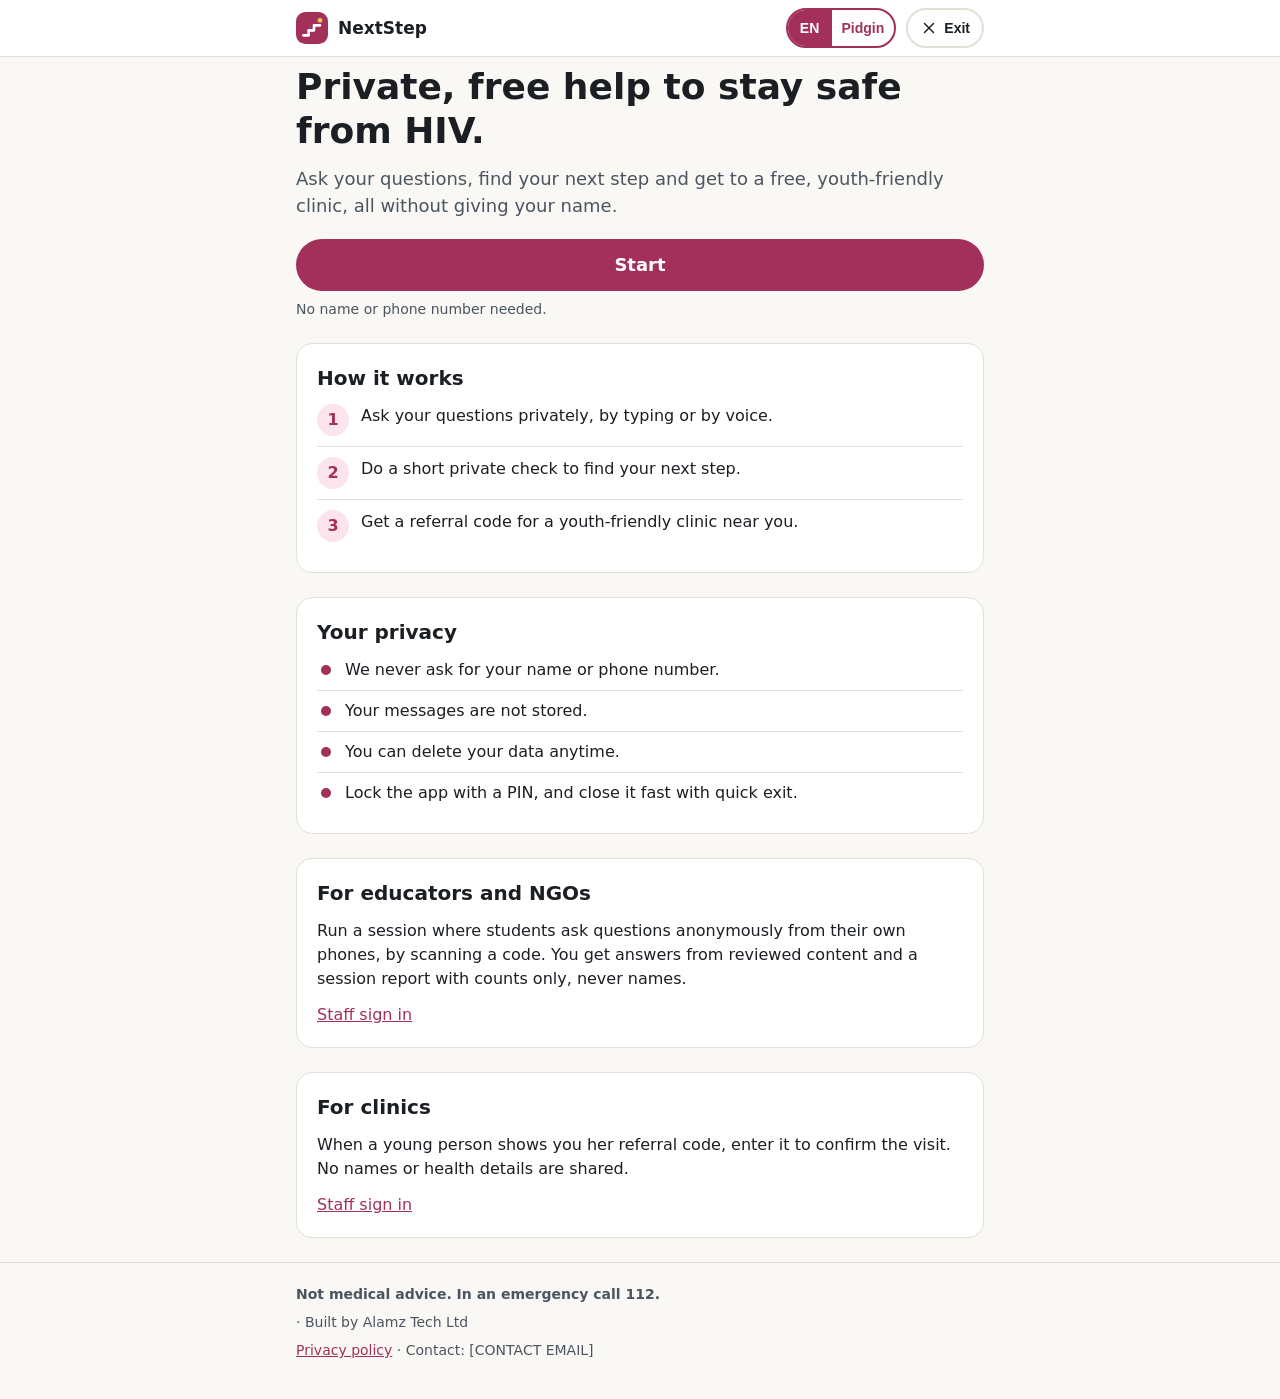
==== app/static/landing/index.html @ ec9b7ee2 "Add public landing page at / (static HTML, 33 KB) with /staff, /join/CODE and /privacy - One-page la" ====
<!doctype html>
<html lang="en">
<head>
<meta charset="utf-8">
<meta name="viewport" content="width=device-width, initial-scale=1">
<title>NextStep</title>
<meta name="description" content="NextStep">
<meta name="robots" content="noindex">
<link rel="icon" href="/static/shared/logo.svg" type="image/svg+xml">
<style>
@font-face{font-family:'Atkinson Hyperlegible';font-weight:400;font-display:swap;src:url(/static/fonts/AtkinsonHyperlegible-400.woff2) format('woff2')}
@font-face{font-family:'Atkinson Hyperlegible';font-weight:700;font-display:swap;src:url(/static/fonts/AtkinsonHyperlegible-700.woff2) format('woff2')}
:root{--bg:#FAF8F4;--surface:#FFFFFF;--text:#1B1F23;--text2:#4A5560;--line:#E3DFD7;--berry:#A3305A;--on-berry:#FFFFFF;--tint:#FBE4EC;--demo:#F6C453;--on-demo:#1B1F23;color-scheme:light}
@media (prefers-color-scheme:dark){:root{--bg:#0E1517;--surface:#172225;--text:#EEF2F1;--text2:#A9B7B5;--line:#2A3A3E;--berry:#E58AAE;--on-berry:#0E1517;--tint:#4B1528;color-scheme:dark}}
*{box-sizing:border-box}
body{margin:0;background:var(--bg);color:var(--text);font:16px/24px 'Atkinson Hyperlegible',system-ui,sans-serif}
a{color:var(--berry)}
a:focus-visible,button:focus-visible{outline:3px solid var(--demo);outline-offset:2px}
.demo{background:var(--demo);color:var(--on-demo);font-size:13px;line-height:18px;font-weight:700;text-align:center;padding:4px 16px}
header{background:var(--surface);border-bottom:1px solid var(--line)}
.bar,.wrap{max-width:720px;margin:0 auto;padding:0 16px}
.bar{display:flex;align-items:center;gap:10px;min-height:56px}
.brand{display:flex;align-items:center;gap:10px;font-size:17px;font-weight:700;color:var(--text);text-decoration:none;flex:1;min-width:0}
.lang{display:flex;border:2px solid var(--berry);border-radius:999px;overflow:hidden}
.lang button{min-height:36px;min-width:44px;padding:0 10px;border:0;background:transparent;color:var(--berry);font:700 14px 'Atkinson Hyperlegible',sans-serif;cursor:pointer}
.lang button[aria-pressed=true]{background:var(--berry);color:var(--on-berry)}
.exit{min-height:40px;min-width:44px;padding:0 12px;border:2px solid var(--line);border-radius:999px;background:var(--surface);color:var(--text);font:700 14px 'Atkinson Hyperlegible',sans-serif;cursor:pointer;display:inline-flex;align-items:center;gap:6px}
main{padding:24px 0 8px}
section{margin:0 0 24px}
.panel{background:var(--surface);border:1px solid var(--line);border-radius:16px;padding:20px}
h1{font-size:28px;line-height:34px;margin:8px 0 12px}
h2{font-size:20px;line-height:28px;margin:0 0 12px}
p{margin:0 0 12px}
.lead{font-size:18px;line-height:27px;color:var(--text2)}
.start{display:flex;align-items:center;justify-content:center;min-height:52px;border-radius:999px;background:var(--berry);color:var(--on-berry);font-size:18px;font-weight:700;text-decoration:none;margin:20px 0 8px}
.small{font-size:14px;line-height:20px;color:var(--text2);margin:0}
ol,ul{margin:0;padding:0;list-style:none}
.steps li{display:flex;gap:12px;align-items:flex-start;padding:10px 0;border-top:1px solid var(--line)}
.steps li:first-child{border-top:0;padding-top:0}
.num{flex:0 0 32px;height:32px;border-radius:50%;background:var(--tint);color:var(--berry);font-weight:700;display:flex;align-items:center;justify-content:center}
.priv li{padding:8px 0 8px 28px;position:relative;border-top:1px solid var(--line)}
.priv li:first-child{border-top:0;padding-top:0}
.priv li:before{content:"";position:absolute;left:4px;top:15px;width:10px;height:10px;border-radius:50%;background:var(--berry)}
.priv li:first-child:before{top:7px}
footer{border-top:1px solid var(--line);padding:20px 0 32px;font-size:14px;line-height:22px;color:var(--text2)}
footer p{margin:0 0 6px}
.draft{display:none;font-size:13px;color:var(--text2)}
html[lang=pcm] .draft{display:block}
@media (min-width:720px){h1{font-size:36px;line-height:44px}main{padding-top:40px}}
</style>
</head>
<body>
<!--DEMO_BAR-->
<header>
  <div class="bar">
    <a class="brand" href="/">
      <svg width="32" height="32" viewBox="0 0 48 48" aria-hidden="true"><rect width="48" height="48" rx="14" fill="#A3305A"/><path d="M11 35h8v-7.5h8V20h9" fill="none" stroke="#FFFFFF" stroke-width="4" stroke-linecap="round" stroke-linejoin="round"/><circle cx="36" cy="12.5" r="3.6" fill="#F6C453"/></svg>
      NextStep
    </a>
    <div class="lang" role="group" aria-label="Language">
      <button type="button" data-lang="en" aria-pressed="true">EN</button>
      <button type="button" data-lang="pcm" aria-pressed="false">Pidgin</button>
    </div>
    <button type="button" class="exit" id="exit" aria-label="Quick exit">
      <svg width="18" height="18" viewBox="0 0 24 24" fill="none" stroke="currentColor" stroke-width="2" stroke-linecap="round" stroke-linejoin="round" aria-hidden="true"><path d="M6 6l12 12 M18 6L6 18"/></svg><span data-t="exit">Exit</span>
    </button>
  </div>
</header>

<main class="wrap">
  <section aria-labelledby="h-hero">
    <h1 id="h-hero" data-t="h1">Private, free help to stay safe from HIV.</h1>
    <p class="lead" data-t="lead">Ask your questions, find your next step and get to a free, youth-friendly clinic, all without giving your name.</p>
    <a class="start" href="/app/" data-t="start">Start</a>
    <p class="small" data-t="noname">No name or phone number needed.</p>
  </section>

  <section class="panel" aria-labelledby="h-how">
    <h2 id="h-how" data-t="how">How it works</h2>
    <ol class="steps">
      <li><span class="num" aria-hidden="true">1</span><span data-t="s1">Ask your questions privately, by typing or by voice.</span></li>
      <li><span class="num" aria-hidden="true">2</span><span data-t="s2">Do a short private check to find your next step.</span></li>
      <li><span class="num" aria-hidden="true">3</span><span data-t="s3">Get a referral code for a youth-friendly clinic near you.</span></li>
    </ol>
  </section>

  <section class="panel" aria-labelledby="h-priv">
    <h2 id="h-priv" data-t="priv">Your privacy</h2>
    <ul class="priv">
      <li data-t="p1">We never ask for your name or phone number.</li>
      <li data-t="p2">Your messages are not stored.</li>
      <li data-t="p3">You can delete your data anytime.</li>
      <li data-t="p4">Lock the app with a PIN, and close it fast with quick exit.</li>
    </ul>
  </section>

  <section class="panel" aria-labelledby="h-edu">
    <h2 id="h-edu" data-t="edu">For educators and NGOs</h2>
    <p data-t="edu1">Run a session where students ask questions anonymously from their own phones, by scanning a code. You get answers from reviewed content and a session report with counts only, never names.</p>
    <a href="/staff" data-t="staff">Staff sign in</a>
  </section>

  <section class="panel" aria-labelledby="h-clin">
    <h2 id="h-clin" data-t="clin">For clinics</h2>
    <p data-t="clin1">When a young person shows you her referral code, enter it to confirm the visit. No names or health details are shared.</p>
    <a href="/staff" data-t="staff">Staff sign in</a>
  </section>
</main>

<footer>
  <div class="wrap">
    <p><strong data-t="f1">Not medical advice. In an emergency call 112.</strong></p>
    <p><!--REPO_LINK--> · <span data-t="f2">Built by Alamz Tech Ltd</span></p>
    <p><a href="/privacy" data-t="f3">Privacy policy</a> · <span data-t="f4">Contact:</span> [CONTACT EMAIL]</p>
    <p class="draft">Pidgin text is a draft for review.</p>
  </div>
</footer>

<script>
(function () {
  var pcm = {
    exit: "Comot", h1: "Free help wey private, to stay safe from HIV.",
    lead: "Ask your question, find your next step and reach free clinic wey like young people, without giving your name.",
    start: "Start", noname: "You no need give name or phone number.",
    how: "How e dey work", s1: "Ask your question for private, by typing or by voice.",
    s2: "Do short private check to find your next step.", s3: "Get referral code for clinic wey near you and like young people.",
    priv: "Your privacy", p1: "We no go ever ask your name or phone number.", p2: "We no dey keep your messages.",
    p3: "You fit delete your data anytime.", p4: "Lock the app with PIN, and close am quick with quick exit.",
    edu: "For teachers and NGOs",
    edu1: "Run session wey students go ask question without name from their own phone, by scanning code. You go get answers from content wey dem don check, and session report wey get only numbers, no names.",
    staff: "Staff sign in", clin: "For clinics",
    clin1: "When young person show you her referral code, enter am to confirm say she come. Nobody go share name or health details.",
    f1: "This no be medical advice. If emergency dey, call 112.", f2: "Na Alamz Tech Ltd build am",
    f3: "Privacy policy", f4: "Contact:", repo: "Open source"
  };
  var en = {};
  var nodes = document.querySelectorAll("[data-t]");
  for (var i = 0; i < nodes.length; i++) en[nodes[i].getAttribute("data-t")] = nodes[i].textContent;

  function setLang(l) {
    var map = l === "pcm" ? pcm : en;
    for (var i = 0; i < nodes.length; i++) {
      var k = nodes[i].getAttribute("data-t");
      if (map[k]) nodes[i].textContent = map[k];
    }
    document.documentElement.lang = l === "pcm" ? "pcm" : "en";
    var b = document.querySelectorAll(".lang button");
    for (var j = 0; j < b.length; j++) b[j].setAttribute("aria-pressed", String(b[j].getAttribute("data-lang") === l));
    try { localStorage.setItem("ns-lang", l); } catch (e) {}
  }
  var lb = document.querySelectorAll(".lang button");
  for (var k = 0; k < lb.length; k++) lb[k].addEventListener("click", function () { setLang(this.getAttribute("data-lang")); });
  try { if (localStorage.getItem("ns-lang") === "pcm") setLang("pcm"); } catch (e) {}

  // Quick exit: replace this page (so Back does not return here) with a neutral site.
  document.getElementById("exit").addEventListener("click", function () {
    try { sessionStorage.clear(); } catch (e) {}
    window.location.replace("https://www.google.com/search?q=weather+today");
  });
})();
</script>
</body>
</html>
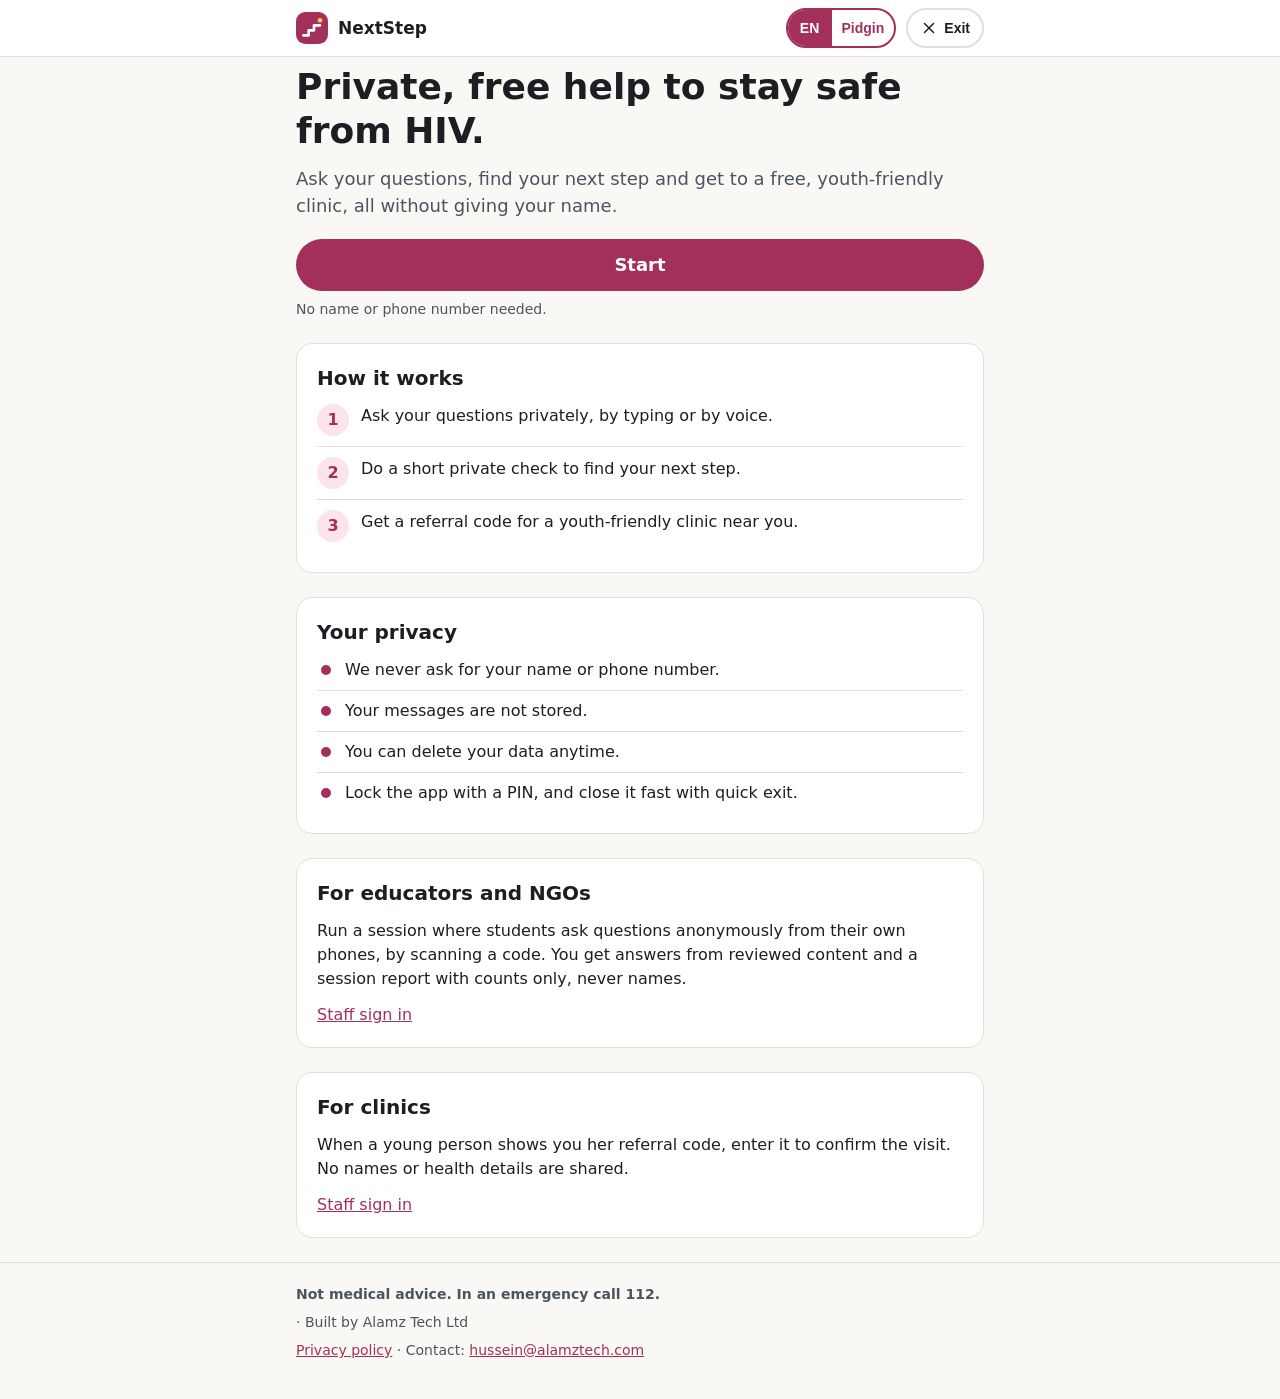
==== commit 0526e3b2: "Landing page: contact email hussein@alamztech.com Co-Authored-By: Claude Opus 5.5 <noreply@anthropic" ====
--- a/app/static/landing/index.html
+++ b/app/static/landing/index.html
@@ -111,7 +111,7 @@
   <div class="wrap">
     <p><strong data-t="f1">Not medical advice. In an emergency call 112.</strong></p>
     <p><!--REPO_LINK--> · <span data-t="f2">Built by Alamz Tech Ltd</span></p>
-    <p><a href="/privacy" data-t="f3">Privacy policy</a> · <span data-t="f4">Contact:</span> [CONTACT EMAIL]</p>
+    <p><a href="/privacy" data-t="f3">Privacy policy</a> · <span data-t="f4">Contact:</span> <a href="mailto:hussein@alamztech.com">hussein@alamztech.com</a></p>
     <p class="draft">Pidgin text is a draft for review.</p>
   </div>
 </footer>
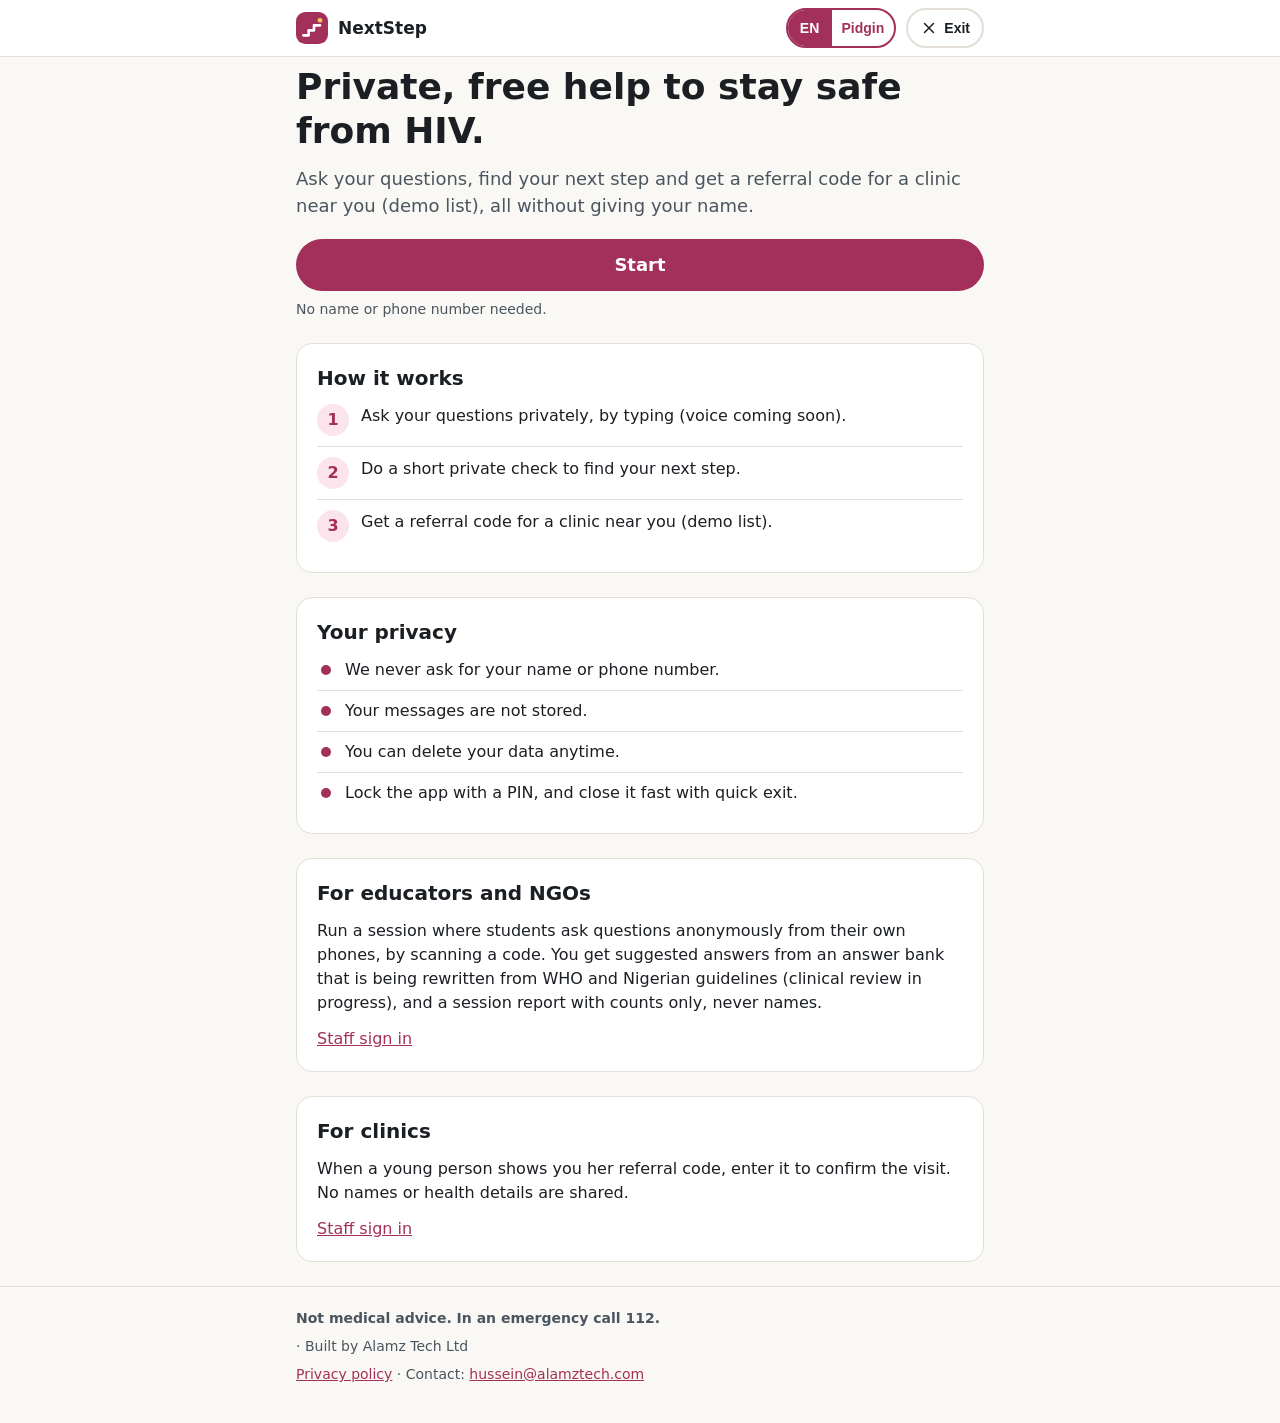
==== commit 471cfaae: "Make every claim strictly true (step 1) - Landing: voice 'coming soon'; clinic 'near you (demo list)" ====
--- a/app/static/landing/index.html
+++ b/app/static/landing/index.html
@@ -34,6 +34,8 @@
 .lead{font-size:18px;line-height:27px;color:var(--text2)}
 .start{display:flex;align-items:center;justify-content:center;min-height:52px;border-radius:999px;background:var(--berry);color:var(--on-berry);font-size:18px;font-weight:700;text-decoration:none;margin:20px 0 8px}
 .small{font-size:14px;line-height:20px;color:var(--text2);margin:0}
+.get{display:flex;align-items:center;justify-content:center;gap:8px;min-height:48px;border-radius:999px;border:2px solid var(--berry);color:var(--berry);font-size:16px;font-weight:700;text-decoration:none;margin:16px 0 8px}
+.android[hidden]{display:none}
 ol,ul{margin:0;padding:0;list-style:none}
 .steps li{display:flex;gap:12px;align-items:flex-start;padding:10px 0;border-top:1px solid var(--line)}
 .steps li:first-child{border-top:0;padding-top:0}
@@ -70,17 +72,21 @@
 <main class="wrap">
   <section aria-labelledby="h-hero">
     <h1 id="h-hero" data-t="h1">Private, free help to stay safe from HIV.</h1>
-    <p class="lead" data-t="lead">Ask your questions, find your next step and get to a free, youth-friendly clinic, all without giving your name.</p>
+    <p class="lead" data-t="lead">Ask your questions, find your next step and get a referral code for a clinic near you (demo list), all without giving your name.</p>
     <a class="start" href="/app/" data-t="start">Start</a>
     <p class="small" data-t="noname">No name or phone number needed.</p>
+    <div class="android" id="android" hidden>
+      <a class="get" href="/download/nextstep.apk" download><svg width="18" height="18" viewBox="0 0 24 24" fill="none" stroke="currentColor" stroke-width="2" stroke-linecap="round" stroke-linejoin="round" aria-hidden="true"><path d="M12 4v11 M7 10l5 5 5-5 M5 20h14"/></svg><span data-t="apk">Get the Android app</span></a>
+      <p class="small"><span data-t="apksize">Free, about 19 MB.</span> <a href="/download/nextstep-32bit.apk" download data-t="apk32">Older phone? Use this version (17 MB).</a></p>
+    </div>
   </section>
 
   <section class="panel" aria-labelledby="h-how">
     <h2 id="h-how" data-t="how">How it works</h2>
     <ol class="steps">
-      <li><span class="num" aria-hidden="true">1</span><span data-t="s1">Ask your questions privately, by typing or by voice.</span></li>
+      <li><span class="num" aria-hidden="true">1</span><span data-t="s1">Ask your questions privately, by typing (voice coming soon).</span></li>
       <li><span class="num" aria-hidden="true">2</span><span data-t="s2">Do a short private check to find your next step.</span></li>
-      <li><span class="num" aria-hidden="true">3</span><span data-t="s3">Get a referral code for a youth-friendly clinic near you.</span></li>
+      <li><span class="num" aria-hidden="true">3</span><span data-t="s3">Get a referral code for a clinic near you (demo list).</span></li>
     </ol>
   </section>
 
@@ -96,7 +102,7 @@
 
   <section class="panel" aria-labelledby="h-edu">
     <h2 id="h-edu" data-t="edu">For educators and NGOs</h2>
-    <p data-t="edu1">Run a session where students ask questions anonymously from their own phones, by scanning a code. You get answers from reviewed content and a session report with counts only, never names.</p>
+    <p data-t="edu1">Run a session where students ask questions anonymously from their own phones, by scanning a code. You get suggested answers from an answer bank that is being rewritten from WHO and Nigerian guidelines (clinical review in progress), and a session report with counts only, never names.</p>
     <a href="/staff" data-t="staff">Staff sign in</a>
   </section>
 
@@ -120,14 +126,15 @@
 (function () {
   var pcm = {
     exit: "Comot", h1: "Free help wey private, to stay safe from HIV.",
-    lead: "Ask your question, find your next step and reach free clinic wey like young people, without giving your name.",
+    lead: "Ask your question, find your next step and get referral code for clinic wey near you (demo list), without giving your name.",
     start: "Start", noname: "You no need give name or phone number.",
-    how: "How e dey work", s1: "Ask your question for private, by typing or by voice.",
-    s2: "Do short private check to find your next step.", s3: "Get referral code for clinic wey near you and like young people.",
+    apk: "Get the Android app", apksize: "E free, like 19 MB.", apk32: "Old phone? Use this one (17 MB).",
+    how: "How e dey work", s1: "Ask your question for private, by typing (voice dey come soon).",
+    s2: "Do short private check to find your next step.", s3: "Get referral code for clinic wey near you (demo list).",
     priv: "Your privacy", p1: "We no go ever ask your name or phone number.", p2: "We no dey keep your messages.",
     p3: "You fit delete your data anytime.", p4: "Lock the app with PIN, and close am quick with quick exit.",
     edu: "For teachers and NGOs",
-    edu1: "Run session wey students go ask question without name from their own phone, by scanning code. You go get answers from content wey dem don check, and session report wey get only numbers, no names.",
+    edu1: "Run session wey students go ask question without name from their own phone, by scanning code. You go get suggested answers from answer bank wey we dey rewrite from WHO and Nigeria guidelines (health workers never finish to check am), and session report wey get only numbers, no names.",
     staff: "Staff sign in", clin: "For clinics",
     clin1: "When young person show you her referral code, enter am to confirm say she come. Nobody go share name or health details.",
     f1: "This no be medical advice. If emergency dey, call 112.", f2: "Na Alamz Tech Ltd build am",
@@ -152,6 +159,9 @@
   for (var k = 0; k < lb.length; k++) lb[k].addEventListener("click", function () { setLang(this.getAttribute("data-lang")); });
   try { if (localStorage.getItem("ns-lang") === "pcm") setLang("pcm"); } catch (e) {}
 
+  // Android phones also get a direct download of the app.
+  if (/Android/i.test(navigator.userAgent)) document.getElementById("android").hidden = false;
+
   // Quick exit: replace this page (so Back does not return here) with a neutral site.
   document.getElementById("exit").addEventListener("click", function () {
     try { sessionStorage.clear(); } catch (e) {}
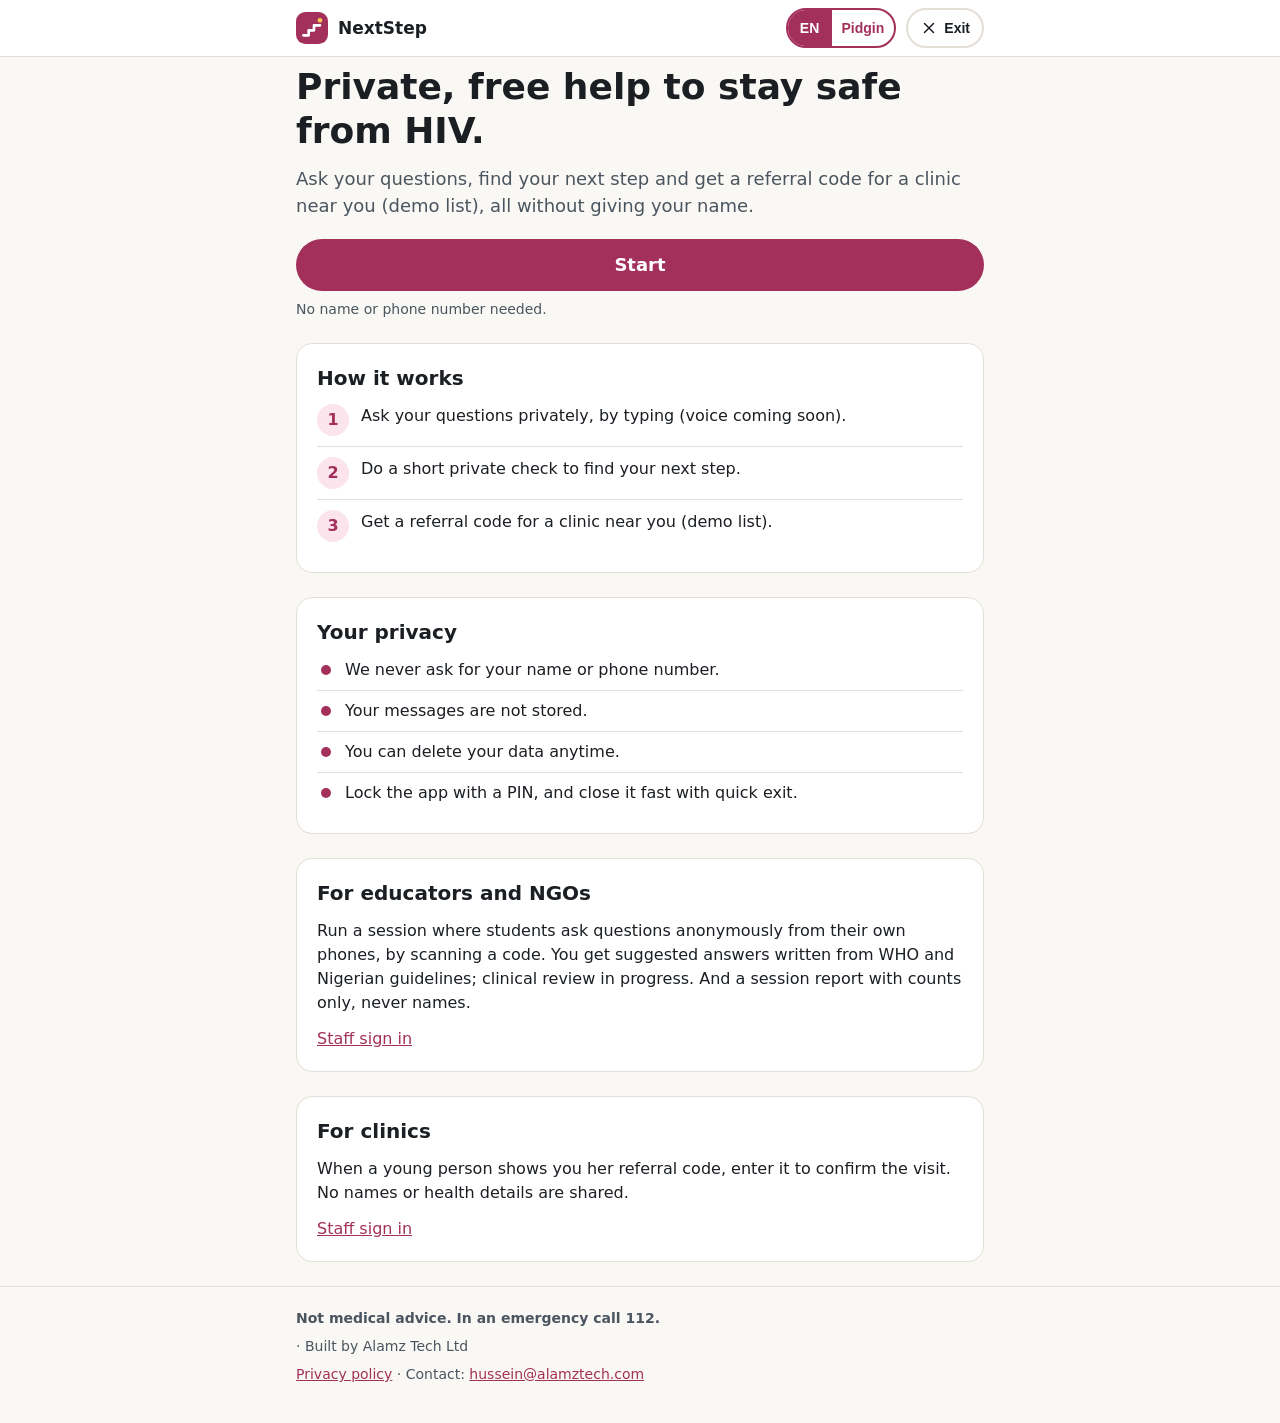
==== commit 50c78d7d: "Cited KB content from WHO and Nigerian guidelines; drop unsourced 20-minute claim - 8 chunks x en/pc" ====
--- a/app/static/landing/index.html
+++ b/app/static/landing/index.html
@@ -102,7 +102,7 @@
 
   <section class="panel" aria-labelledby="h-edu">
     <h2 id="h-edu" data-t="edu">For educators and NGOs</h2>
-    <p data-t="edu1">Run a session where students ask questions anonymously from their own phones, by scanning a code. You get suggested answers from an answer bank that is being rewritten from WHO and Nigerian guidelines (clinical review in progress), and a session report with counts only, never names.</p>
+    <p data-t="edu1">Run a session where students ask questions anonymously from their own phones, by scanning a code. You get suggested answers written from WHO and Nigerian guidelines; clinical review in progress. And a session report with counts only, never names.</p>
     <a href="/staff" data-t="staff">Staff sign in</a>
   </section>
 
@@ -134,7 +134,7 @@
     priv: "Your privacy", p1: "We no go ever ask your name or phone number.", p2: "We no dey keep your messages.",
     p3: "You fit delete your data anytime.", p4: "Lock the app with PIN, and close am quick with quick exit.",
     edu: "For teachers and NGOs",
-    edu1: "Run session wey students go ask question without name from their own phone, by scanning code. You go get suggested answers from answer bank wey we dey rewrite from WHO and Nigeria guidelines (health workers never finish to check am), and session report wey get only numbers, no names.",
+    edu1: "Run session wey students go ask question without name from their own phone, by scanning code. You go get suggested answers wey we write from WHO and Nigeria guidelines; health workers still dey check dem. And session report wey get only numbers, no names.",
     staff: "Staff sign in", clin: "For clinics",
     clin1: "When young person show you her referral code, enter am to confirm say she come. Nobody go share name or health details.",
     f1: "This no be medical advice. If emergency dey, call 112.", f2: "Na Alamz Tech Ltd build am",
